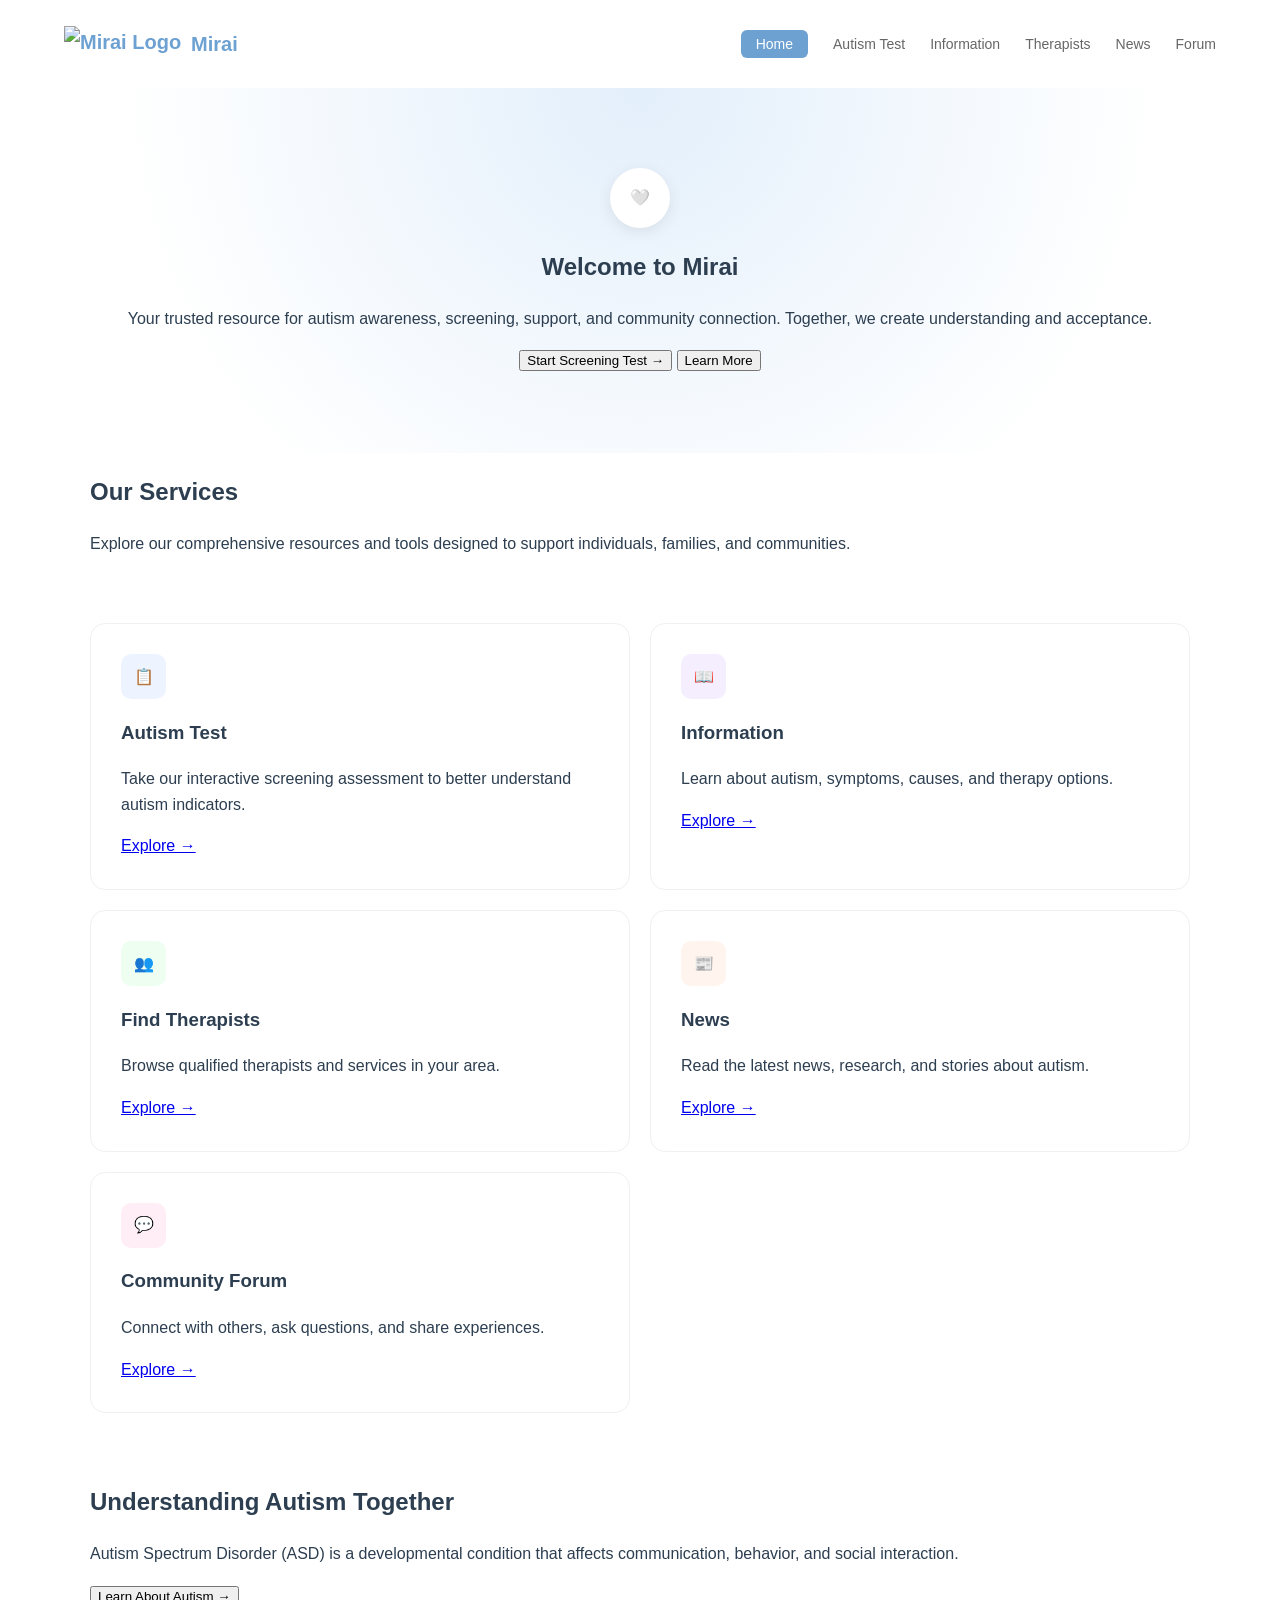
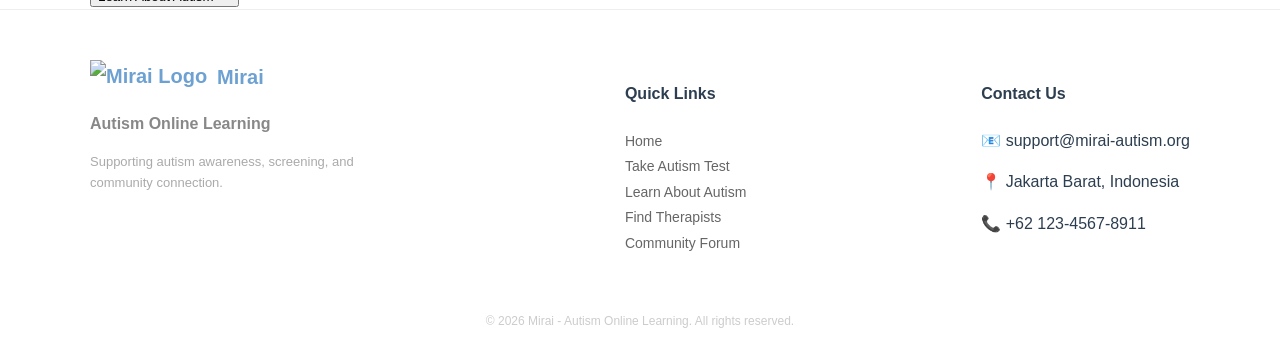
==== index.html @ 016f853f "Rename home.html to index.html" ====
<!DOCTYPE html>
<html lang="id">
<head>
    <meta charset="UTF-8">
    <meta name="viewport" content="width=device-width, initial-scale=1.0">
    <title>Mirai - Autism Online Screening</title>
    <link rel="stylesheet" href="style.css">
</head>
<body>

    <header>
        <nav class="navbar">
            <div class="logo">
                <img src="logo-mirai.png" alt="Mirai Logo">
                <span>Mirai</span>
            </div>
            <ul class="nav-links">
                <!-- Link navigasi utama -->
                <li><a href="index.html" class="nav-active">Home</a></li>
                <li><a href="screening.html">Autism Test</a></li>
                <li><a href="information.html">Information</a></li>
                <li><a href="therapists.html">Therapists</a></li>
                <li><a href="news.html">News</a></li>
                <li><a href="forum.html">Forum</a></li>
            </ul>
        </nav>
    </header>

    <main class="home-page">
        <section class="hero">
            <div class="hero-content">
                <div class="hero-icon-wrapper">
                    <div class="heart-badge">🤍</div>
                </div>
                <h1>Welcome to Mirai</h1>
                <p>Your trusted resource for autism awareness, screening, support, and community connection. Together, we create understanding and acceptance.</p>
                <div class="hero-buttons">
                    <button class="btn-primary" onclick="location.href='screening.html'">Start Screening Test →</button>
                    <button class="btn-outline">Learn More</button>
                </div>
            </div>
        </section>

        <section class="services">
            <div class="container">
                <div class="section-title">
                    <h2>Our Services</h2>
                    <p>Explore our comprehensive resources and tools designed to support individuals, families, and communities.</p>
                </div>
                
                <div class="services-grid">
                    <div class="service-card">
                        <div class="icon-box blue-soft">📋</div>
                        <h3>Autism Test</h3>
                        <p>Take our interactive screening assessment to better understand autism indicators.</p>
                        <a href="screening.html" class="explore-link">Explore →</a>
                    </div>

                    <div class="service-card">
                        <div class="icon-box purple-soft">📖</div>
                        <h3>Information</h3>
                        <p>Learn about autism, symptoms, causes, and therapy options.</p>
                        <a href="information.html" class="explore-link">Explore →</a>
                    </div>

                    <div class="service-card">
                        <div class="icon-box green-soft">👥</div>
                        <h3>Find Therapists</h3>
                        <p>Browse qualified therapists and services in your area.</p>
                        <a href="therapists.html" class="explore-link">Explore →</a>
                    </div>

                    <div class="service-card">
                        <div class="icon-box orange-soft">📰</div>
                        <h3>News</h3>
                        <p>Read the latest news, research, and stories about autism.</p>
                        <a href="news.html" class="explore-link">Explore →</a>
                    </div>

                    <div class="service-card">
                        <div class="icon-box pink-soft">💬</div>
                        <h3>Community Forum</h3>
                        <p>Connect with others, ask questions, and share experiences.</p>
                        <a href="forum.html" class="explore-link">Explore →</a>
                    </div>
                </div>
            </div>
        </section>

        <section class="about-blue">
            <div class="container">
                <h2>Understanding Autism Together</h2>
                <p>Autism Spectrum Disorder (ASD) is a developmental condition that affects communication, behavior, and social interaction.</p>
                <button class="btn-primary" onclick="location.href='information.html'">Learn About Autism →</button>
            </div>
        </section>
    </main>

    <footer>
        <div class="footer-container">
            <div class="footer-brand">
                <div class="logo">
                    <img src="logo-mirai.png" alt="Mirai Logo">
                    <span>Mirai</span>
                </div>
                <p class="brand-subtitle">Autism Online Learning</p>
                <p class="brand-desc">Supporting autism awareness, screening, and community connection.</p>
            </div>
            <div class="footer-column">
                <h4>Quick Links</h4>
                <ul>
                    <!-- Quick links diperbaiki -->
                    <li><a href="index.html">Home</a></li>
                    <li><a href="screening.html">Take Autism Test</a></li>
                    <li><a href="information.html">Learn About Autism</a></li>
                    <li><a href="therapists.html">Find Therapists</a></li>
                    <li><a href="forum.html">Community Forum</a></li>
                </ul>
            </div>
            <div class="footer-column">
                <h4>Contact Us</h4>
                <p>📧 support@mirai-autism.org</p>
                <p>📍 Jakarta Barat, Indonesia</p>
                <p>📞 +62 123-4567-8911</p>
            </div>
        </div>
        <div class="footer-bottom">
            <p>&copy; 2026 Mirai - Autism Online Learning. All rights reserved.</p>
        </div>
    </footer>
</body>
</html>
---- style.css ----
/* --- GLOBAL & VARIABLES --- */
:root {
    --primary-blue: #6da1d2;
    --dark-blue: #2c3e50;
    --light-bg: #f8fbff;
    --gray-text: #666;
    --white: #ffffff;
}

body {
    font-family: 'Segoe UI', Arial, sans-serif;
    margin: 0;
    color: var(--dark-blue);
    line-height: 1.6;
}

.container {
    max-width: 1100px;
    margin: 0 auto;
    padding: 0 20px;
}

/* --- NAVBAR & FOOTER (Universal) --- */
.navbar {
    display: flex;
    justify-content: space-between;
    align-items: center;
    padding: 15px 5%;
    background: var(--white);
}

.logo {
    display: flex;
    align-items: center;
    gap: 10px;
    font-weight: bold;
    font-size: 20px;
    color: var(--primary-blue);
}

.logo img { height: 35px; }

.nav-links {
    list-style: none;
    display: flex;
    gap: 25px;
}

.nav-links a {
    text-decoration: none;
    color: var(--gray-text);
    font-size: 14px;
    transition: 0.3s;
}

.nav-active {
    background: var(--primary-blue);
    color: var(--white) !important;
    padding: 6px 15px;
    border-radius: 6px;
}

/* --- HOMEPAGE SPECIFIC --- */
.home-page .hero {
    background: radial-gradient(circle at top, #e3effb 0%, #ffffff 70%);
    padding: 80px 20px;
    text-align: center;
}

.heart-badge {
    background: var(--white);
    width: 60px;
    height: 60px;
    border-radius: 50%;
    margin: 0 auto 20px;
    display: flex;
    align-items: center;
    justify-content: center;
    box-shadow: 0 4px 15px rgba(0,0,0,0.08);
}

.home-page .services-grid {
    display: grid;
    grid-template-columns: repeat(2, 1fr);
    gap: 20px;
    padding: 50px 0;
}

.service-card {
    background: var(--white);
    padding: 30px;
    border-radius: 15px;
    border: 1px solid #f0f0f0;
}

.icon-box {
    width: 45px;
    height: 45px;
    border-radius: 10px;
    display: flex;
    align-items: center;
    justify-content: center;
    margin-bottom: 15px;
}

.blue-soft { background: #eef4ff; color: #4a90e2; }
.purple-soft { background: #f5eeff; color: #9b51e0; }
.green-soft { background: #eefff2; color: #27ae60; }
.orange-soft { background: #fff5ee; color: #e67e22; }
.pink-soft { background: #ffeef5; color: #e91e63; }

/* --- SCREENING PAGE SPECIFIC --- */
.screening-page {
    background-color: #f0f4f8; /* BG biru muda sesuai gambar */
    padding: 60px 0;
    min-height: 80vh;
}

.test-intro { text-align: center; margin-bottom: 40px; }

.gender-buttons {
    display: flex;
    gap: 15px;
    justify-content: center;
    margin-top: 20px;
}

.btn-gender {
    padding: 12px 35px;
    border: none;
    border-radius: 8px;
    color: white;
    font-weight: bold;
    cursor: pointer;
    box-shadow: 0 4px 10px rgba(0,0,0,0.1);
}

.male { background: #6da1d2; }
.female { background: #f794ac; }

.quiz-header-card, .question-card {
    background: var(--white);
    padding: 25px;
    border-radius: 15px;
    margin-bottom: 20px;
    box-shadow: 0 4px 15px rgba(0,0,0,0.05);
}

.quiz-info { display: flex; gap: 15px; align-items: center; }

.icon-circle {
    width: 40px;
    height: 40px;
    background: #eef4ff;
    border-radius: 50%;
    display: flex;
    align-items: center;
    justify-content: center;
}

.progress-bar-container {
    background: #eee;
    height: 8px;
    border-radius: 10px;
    margin-top: 15px;
}

.progress-fill {
    background: var(--primary-blue);
    height: 100%;
    border-radius: 10px;
}

.notice-box {
    background: #eef6ff;
    padding: 15px;
    border-radius: 10px;
    color: #4a6fa5;
    font-size: 13px;
    margin-bottom: 20px;
}

.option-item {
    display: block;
    width: 100%;
    padding: 15px;
    margin: 10px 0;
    text-align: left;
    background: white;
    border: 1px solid #ddd;
    border-radius: 10px;
    cursor: pointer;
}

.option-item:hover { background: #f9fbff; border-color: var(--primary-blue); }

.btn-next {
    background: var(--primary-blue);
    color: white;
    border: none;
    padding: 12px 25px;
    border-radius: 8px;
    float: right;
    cursor: pointer;
}

/* --- FOOTER STYLING --- */
footer {
    padding: 50px 0 20px;
    border-top: 1px solid #eee;
}

.footer-container {
    display: flex;
    justify-content: space-between;
    max-width: 1100px;
    margin: 0 auto;
}

.footer-brand .brand-subtitle { font-weight: bold; color: #888; }
.footer-brand .brand-desc { max-width: 300px; font-size: 13px; color: #aaa; }
.footer-column ul { list-style: none; padding: 0; }
.footer-column ul a { text-decoration: none; color: #666; font-size: 14px; }
.footer-bottom { text-align: center; margin-top: 40px; color: #ccc; font-size: 12px; }

/* Pastikan quiz-section lebar maksimal agar rapi */
.quiz-section {
    max-width: 800px;
    margin: 40px auto;
    animation: fadeIn 0.5s ease-in-out; /* Efek muncul pelan-pelan */
}

@keyframes fadeIn {
    from { opacity: 0; transform: translateY(20px); }
    to { opacity: 1; transform: translateY(0); }
}

/* Mempercantik tampilan audio icon */
.question-text h3 {
    display: flex;
    align-items: center;
    justify-content: space-between;
    font-size: 1.4rem;
}

/* Hover effect untuk tombol gender agar lebih interaktif */
.btn-gender:hover {
    transform: scale(1.05);
    filter: brightness(1.1);
    transition: 0.2s;
}

/* Style untuk tombol terpilih */
.option-item.selected {
    border-color: #6da1d2;
    background-color: #eef6ff;
    font-weight: bold;
    box-shadow: 0 0 5px rgba(109, 161, 210, 0.5);
}

/* Tombol Previous (Secondary) */
.btn-secondary {
    background: white;
    border: 1px solid #6da1d2;
    color: #6da1d2;
    padding: 10px 25px;
    border-radius: 8px;
    cursor: pointer;
    font-weight: bold;
    transition: 0.3s;
}

.btn-secondary:hover {
    background: #f0f7ff;
}

/* Tombol Next saat disabled */
.btn-next:disabled {
    background-color: #ccc;
    cursor: not-allowed;
    transform: none;
}

/* Memastikan tata letak tombol navigasi */
.test-navigation {
    display: flex;
    justify-content: space-between;
    align-items: center;
    width: 100%;
}
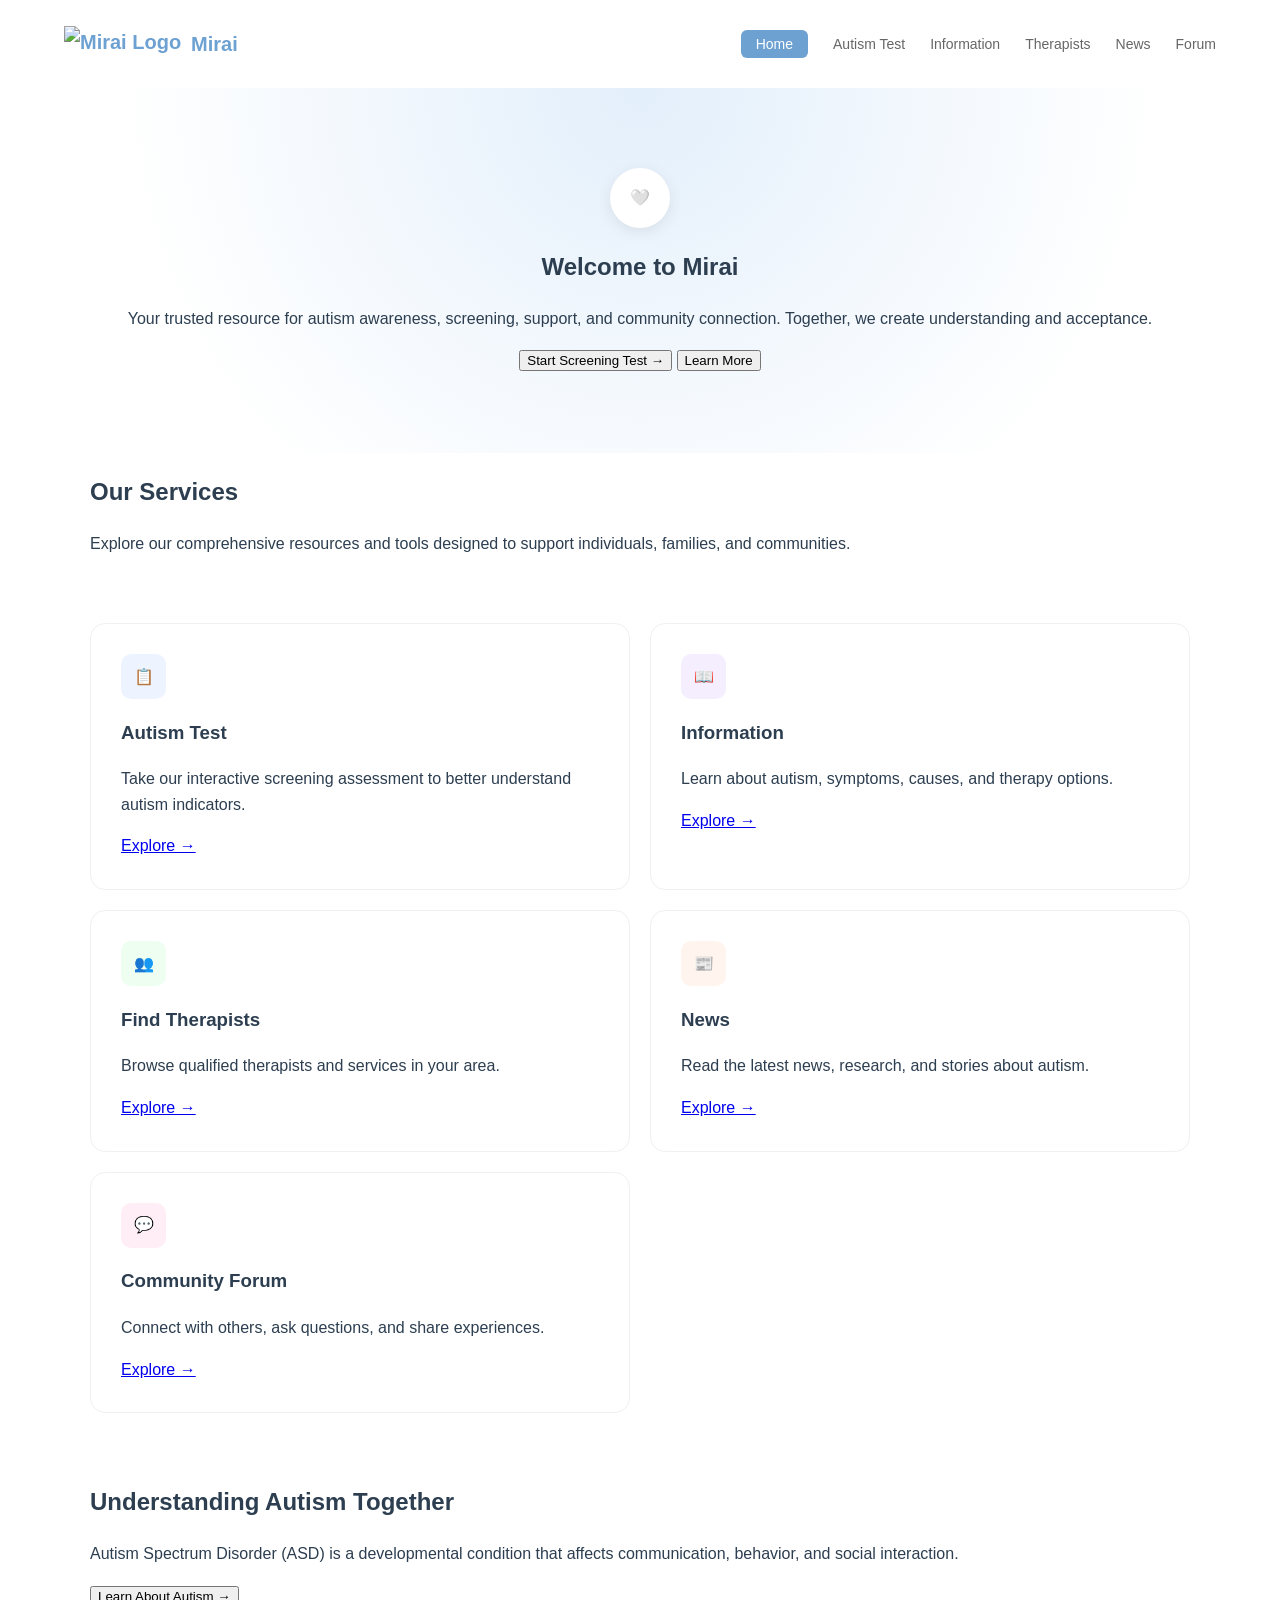
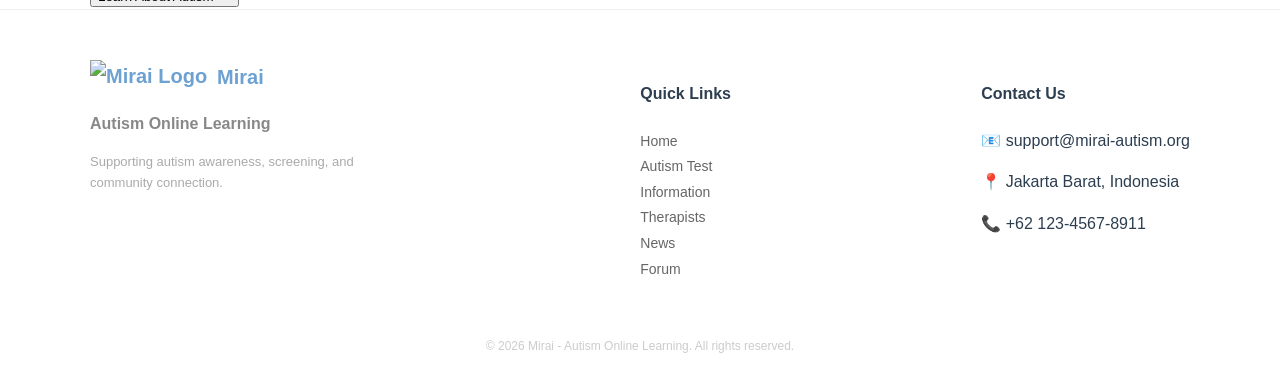
==== commit bcb19cff: "Update index.html" ====
--- a/index.html
+++ b/index.html
@@ -1,3 +1,4 @@
+<!-- index -->
 <!DOCTYPE html>
 <html lang="id">
 <head>
@@ -15,7 +16,6 @@
                 <span>Mirai</span>
             </div>
             <ul class="nav-links">
-                <!-- Link navigasi utama -->
                 <li><a href="index.html" class="nav-active">Home</a></li>
                 <li><a href="screening.html">Autism Test</a></li>
                 <li><a href="information.html">Information</a></li>
@@ -36,7 +36,7 @@
                 <p>Your trusted resource for autism awareness, screening, support, and community connection. Together, we create understanding and acceptance.</p>
                 <div class="hero-buttons">
                     <button class="btn-primary" onclick="location.href='screening.html'">Start Screening Test →</button>
-                    <button class="btn-outline">Learn More</button>
+                    <button class="btn-outline" onclick="location.href='information.html'">Learn More</button>
                 </div>
             </div>
         </section>
@@ -109,12 +109,12 @@
             <div class="footer-column">
                 <h4>Quick Links</h4>
                 <ul>
-                    <!-- Quick links diperbaiki -->
                     <li><a href="index.html">Home</a></li>
-                    <li><a href="screening.html">Take Autism Test</a></li>
-                    <li><a href="information.html">Learn About Autism</a></li>
-                    <li><a href="therapists.html">Find Therapists</a></li>
-                    <li><a href="forum.html">Community Forum</a></li>
+                    <li><a href="screening.html">Autism Test</a></li>
+                    <li><a href="information.html">Information</a></li>
+                    <li><a href="therapists.html">Therapists</a></li>
+                    <li><a href="news.html">News</a></li>
+                    <li><a href="forum.html">Forum</a></li>
                 </ul>
             </div>
             <div class="footer-column">
--- a/style.css
+++ b/style.css
@@ -287,4 +287,399 @@
     justify-content: space-between;
     align-items: center;
     width: 100%;
-}+}
+
+/* --- THERAPIST PAGE SPECIFIC --- */
+.therapist-page {
+    background-color: var(--light-bg);
+    padding: 40px 0;
+    min-height: 80vh;
+}
+
+.therapist-header {
+    background: var(--white);
+    padding: 30px;
+    border-radius: 15px;
+    box-shadow: 0 4px 15px rgba(0,0,0,0.05);
+    margin-bottom: 30px;
+}
+
+.header-flex {
+    display: flex;
+    align-items: center;
+    gap: 20px;
+    margin-bottom: 25px;
+}
+
+.filter-group {
+    display: flex;
+    align-items: center;
+    gap: 15px;
+    flex-wrap: wrap;
+}
+
+.filter-btn {
+    padding: 8px 18px;
+    border: 1px solid #ddd;
+    border-radius: 20px;
+    background: var(--white);
+    color: var(--gray-text);
+    cursor: pointer;
+    font-size: 14px;
+    transition: 0.3s;
+}
+
+.filter-btn.active, .filter-btn:hover {
+    background: var(--primary-blue);
+    color: var(--white);
+    border-color: var(--primary-blue);
+}
+
+.results-info {
+    font-size: 13px;
+    color: #888;
+    margin-top: 15px;
+}
+
+/* Therapist Cards Grid */
+.therapist-grid {
+    display: grid;
+    grid-template-columns: repeat(auto-fill, minmax(320px, 1fr));
+    gap: 25px;
+}
+
+.therapist-card {
+    background: var(--white);
+    padding: 30px;
+    border-radius: 20px;
+    text-align: center;
+    box-shadow: 0 8px 20px rgba(0,0,0,0.04);
+    border: 1px solid #f0f0f0;
+    transition: 0.3s;
+}
+
+.therapist-card:hover { transform: translateY(-5px); }
+
+.profile-circle {
+    width: 90px;
+    height: 90px;
+    border-radius: 50%;
+    object-fit: cover;
+    margin-bottom: 15px;
+    border: 3px solid #f8fbff;
+}
+
+.therapist-card h3 { margin: 10px 0 5px; font-size: 18px; }
+
+.specialty-tag {
+    color: var(--primary-blue);
+    font-weight: 600;
+    font-size: 13px;
+    display: block;
+    margin-bottom: 15px;
+}
+
+.card-desc {
+    font-size: 13px;
+    color: var(--gray-text);
+    margin-bottom: 20px;
+    min-height: 40px;
+}
+
+.contact-details {
+    text-align: left;
+    font-size: 12px;
+    border-top: 1px solid #f5f5f5;
+    padding-top: 15px;
+    color: var(--gray-text);
+}
+
+.contact-item {
+    display: flex;
+    align-items: center;
+    gap: 8px;
+    margin-bottom: 6px;
+}
+
+.mirai-input, .mirai-textarea {
+    width: 100%;
+    padding: 12px;
+    border: 1px solid #e0e0e0;
+    border-radius: 8px;
+    margin-top: 5px;
+    font-family: inherit;
+}
+
+.mirai-textarea { min-height: 120px; resize: vertical; }
+
+.form-actions {
+    margin-top: 15px;
+    display: flex;
+    gap: 10px;
+}
+
+/* FORUM */
+/* Memastikan postingan baru punya style yang sama dengan image_0dacf6.png */
+.forum-card {
+    background: white;
+    padding: 20px;
+    border-radius: 15px;
+    box-shadow: 0 4px 12px rgba(0,0,0,0.05);
+    margin-bottom: 20px;
+}
+
+.forum-card {
+    background: white;
+    padding: 25px;
+    border-radius: 15px;
+    box-shadow: 0 4px 15px rgba(0,0,0,0.05);
+    margin-bottom: 25px;
+}
+
+.text-gray { color: #888; font-size: 0.85rem; }
+
+.reply-item {
+    background: #f8fbff;
+    padding: 10px 15px;
+    border-radius: 10px;
+    margin-top: 5px;
+}
+
+.replies-list {
+    margin-top: 10px;
+}
+
+/*NEWS*/
+/* --- NEWS PAGE SPECIFIC --- */
+.news-page {
+    background-color: #f0f4f8;
+    padding: 40px 0;
+    min-height: 100vh;
+}
+
+.news-header-card {
+    background: var(--white);
+    padding: 30px;
+    border-radius: 15px;
+    box-shadow: 0 4px 15px rgba(0,0,0,0.05);
+    margin-bottom: 30px;
+}
+
+.news-info {
+    display: flex;
+    align-items: center;
+    gap: 20px;
+}
+
+.icon-circle-large {
+    width: 60px;
+    height: 60px;
+    background: #eef4ff;
+    border-radius: 12px;
+    display: flex;
+    align-items: center;
+    justify-content: center;
+    font-size: 30px;
+}
+
+.news-titles h1 {
+    margin: 0;
+    font-size: 28px;
+    color: var(--dark-blue);
+}
+
+.news-titles p {
+    margin: 5px 0 0;
+    color: var(--gray-text);
+}
+
+/* News Grid */
+.news-grid {
+    display: grid;
+    grid-template-columns: repeat(auto-fill, minmax(340px, 1fr));
+    gap: 25px;
+}
+
+.news-card {
+    background: var(--white);
+    border-radius: 20px;
+    overflow: hidden;
+    box-shadow: 0 8px 20px rgba(0,0,0,0.04);
+    transition: 0.3s;
+    display: flex;
+    flex-direction: column;
+}
+
+.news-card:hover {
+    transform: translateY(-5px);
+}
+
+.card-image {
+    position: relative;
+    height: 200px;
+}
+
+.card-image img {
+    width: 100%;
+    height: 100%;
+    object-fit: cover;
+}
+
+.tag {
+    position: absolute;
+    top: 15px;
+    right: 15px;
+    padding: 5px 15px;
+    border-radius: 20px;
+    font-size: 11px;
+    font-weight: bold;
+    color: white;
+}
+
+.awareness { background: #4a90e2; }
+.education { background: #6da1d2; }
+.research { background: #2c3e50; }
+.parenting { background: #f794ac; }
+
+.card-content {
+    padding: 20px;
+    flex-grow: 1;
+    display: flex;
+    flex-direction: column;
+}
+
+.card-content h3 {
+    margin: 0 0 10px;
+    font-size: 18px;
+    line-height: 1.4;
+    color: var(--dark-blue);
+}
+
+.card-content p {
+    font-size: 14px;
+    color: var(--gray-text);
+    margin-bottom: 20px;
+    display: -webkit-box;
+    -webkit-line-clamp: 3;
+    -webkit-box-orient: vertical;
+    overflow: hidden;
+}
+
+.meta-data {
+    margin-top: auto;
+    font-size: 12px;
+    color: #999;
+    display: flex;
+    flex-direction: column;
+    gap: 5px;
+    margin-bottom: 15px;
+}
+
+.read-more {
+    text-decoration: none;
+    color: var(--primary-blue);
+    font-weight: bold;
+    font-size: 14px;
+    transition: 0.3s;
+}
+
+.read-more:hover {
+    padding-left: 5px;
+}
+
+/* SIGN UP/IN */
+.auth-page {
+  min-height: 100vh;
+  display: grid;
+  grid-template-columns: 1fr 1fr;
+}
+
+.auth-welcome {
+  background: #e4f0fb;
+  display: flex;
+  flex-direction: column;
+  align-items: center;
+  justify-content: center;
+  text-align: center;
+  padding: 40px;
+}
+
+.auth-logo {
+  width: 70px;
+  height: 70px;
+  background: white;
+  border-radius: 50%;
+  display: flex;
+  align-items: center;
+  justify-content: center;
+  margin-bottom: 30px;
+  box-shadow: 0 4px 15px rgba(0,0,0,0.1);
+}
+
+.auth-logo img {
+  width: 42px;
+}
+
+.auth-welcome h3 {
+  color: #3f6f9f;
+  font-size: 24px;
+}
+
+.auth-welcome h1,
+.auth-form-box h1 {
+  color: #263247;
+  font-size: 42px;
+  line-height: 1.15;
+}
+
+.auth-form-panel {
+  background: white;
+  display: flex;
+  align-items: center;
+  justify-content: center;
+  padding: 40px;
+}
+
+.auth-form-box {
+  width: 100%;
+  max-width: 420px;
+}
+
+.auth-switch {
+  font-size: 14px;
+  color: #66728a;
+}
+
+.auth-switch a {
+  color: #263247;
+  font-weight: bold;
+}
+
+.auth-form-box form {
+  display: flex;
+  flex-direction: column;
+  gap: 10px;
+}
+
+.auth-form-box label {
+  font-weight: 600;
+  font-size: 14px;
+}
+
+.auth-form-box input {
+  padding: 12px;
+  border: 1px solid #ddd;
+  border-radius: 6px;
+}
+
+.terms-row {
+  flex-direction: row;
+  display: flex;
+  align-items: center;
+  gap: 8px;
+  margin: 12px 0;
+}
+
+.btn-primary {
+  align-self: flex-end;
+}
